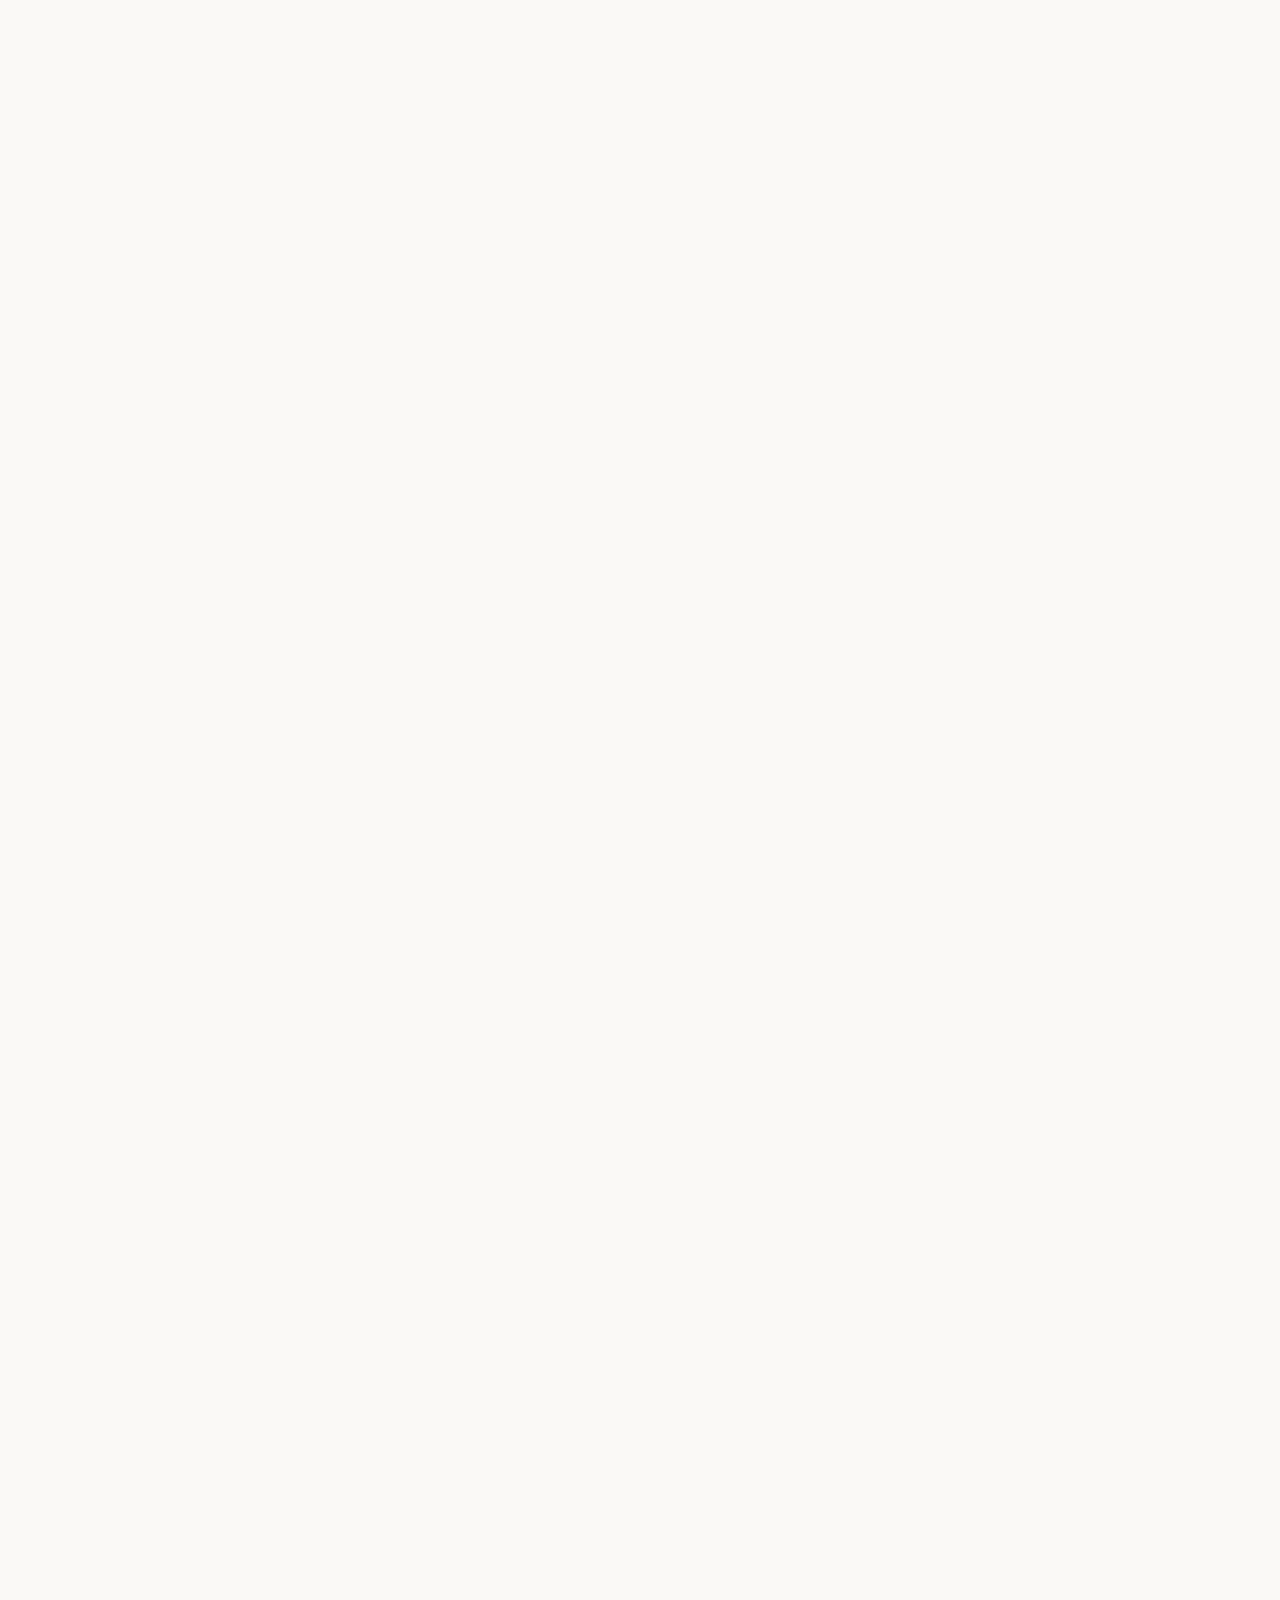
==== about.html @ 171bf6ff "Add Bright Path Coaching website files" ====
<!DOCTYPE html>
<html lang="en">
<head>
<script>document.documentElement.classList.add('js-ready');</script>
<meta charset="UTF-8">
<meta name="viewport" content="width=device-width, initial-scale=1.0">
<title>About Emma Rivera | Bright Path Coaching</title>
<meta name="description" content="Meet Emma Rivera, founder of Bright Path Coaching — ICF Certified Coach helping professionals navigate transitions with purpose.">
<link rel="icon" href="favicon.ico" sizes="any">
<link rel="icon" type="image/png" href="favicon-32.png" sizes="32x32">
<link rel="apple-touch-icon" href="favicon-180.png">
<link rel="preconnect" href="https://fonts.googleapis.com">
<link href="https://fonts.googleapis.com/css2?family=Poppins:wght@400;500;600;700&display=swap" rel="stylesheet">
<link rel="stylesheet" href="style.css">
</head>
<body>

<header class="site-header">
  <nav class="navbar">
    <a href="index.html" class="logo">Bright Path<span>.</span></a>
    <ul class="nav-links">
      <li><a href="index.html">Home</a></li>
      <li><a href="about.html" class="active">About</a></li>
      <li><a href="services.html">Services</a></li>
      <li><a href="blot.html">Blog</a></li>
      <li><a href="contact.html">Contact</a></li>
    </ul>
    <button class="nav-toggle" aria-label="Toggle navigation" aria-expanded="false">
      <span></span><span></span><span></span>
    </button>
  </nav>
</header>

<main>

  <section class="page-header">
    <div class="container">
      <h1>About Bright Path</h1>
      <p>The story, mission, and values behind the coaching practice.</p>
    </div>
  </section>

  <!-- Founder story -->
  <section id="story">
    <div class="container">
      <div class="about-story">
        <div class="photo-placeholder">
          <img src="founder-photo.jpg" alt="Emma Rivera, founder of Bright Path Coaching">
        </div>
        <div>
          <h2>Meet Emma Rivera</h2>
          <p>Emma founded Bright Path Coaching after her own career transition — leaving a decade in corporate finance to pursue work that felt aligned with who she actually was. That leap taught her firsthand how disorienting change can be, and how much a steady, knowledgeable guide can matter.</p>
          <p>Since then, she's worked with hundreds of professionals facing career pivots, leadership challenges, and the quiet question of "what's next?" Her approach blends practical strategy with genuine curiosity about each client's story, so the plans she helps build are ones people can actually sustain.</p>
          <p>Today, Emma leads Bright Path's individual coaching, group programs, and corporate workshops, all built around the same idea: transitions go better with someone in your corner.</p>
        </div>
      </div>
    </div>
  </section>

  <!-- Milestones -->
  <section id="milestones" style="background-color: rgba(13, 92, 99, 0.03);">
    <div class="container">
      <div class="section-heading">
        <h2>Key Milestones</h2>
        <p>A look at how Bright Path has grown since day one.</p>
      </div>
      <div class="timeline">
        <div class="timeline-item">
          <span class="timeline-dot"></span>
          <div class="timeline-year">2015</div>
          <h4>Started Coaching Practice</h4>
          <p>Emma began working with her first clients one-on-one, laying the foundation for Bright Path.</p>
        </div>
        <div class="timeline-item">
          <span class="timeline-dot"></span>
          <div class="timeline-year">2018</div>
          <h4>ICF Certification</h4>
          <p>Earned the International Coaching Federation credential, formalizing years of hands-on practice.</p>
        </div>
        <div class="timeline-item">
          <span class="timeline-dot"></span>
          <div class="timeline-year">2020</div>
          <h4>Launched Group Programs</h4>
          <p>Introduced community-based coaching so clients could grow alongside peers facing similar transitions.</p>
        </div>
        <div class="timeline-item">
          <span class="timeline-dot"></span>
          <div class="timeline-year">2023</div>
          <h4>Corporate Training Expansion</h4>
          <p>Began partnering with organizations on team alignment and leadership development workshops.</p>
        </div>
      </div>
    </div>
  </section>

  <!-- Mission -->
  <section class="mission-band">
    <div class="container">
      <blockquote>"Helping professionals navigate transitions with purpose."</blockquote>
    </div>
  </section>

  <!-- Values -->
  <section id="values">
    <div class="container">
      <div class="section-heading">
        <h2>What Guides This Work</h2>
        <p>Three values shape every session, program, and workshop at Bright Path.</p>
      </div>
      <div class="values-grid">
        <div class="card">
          <div class="card-icon">◆</div>
          <h3>Authenticity</h3>
          <p>Real conversations, honest feedback, and plans built around who you actually are.</p>
        </div>
        <div class="card">
          <div class="card-icon">↗</div>
          <h3>Growth</h3>
          <p>Change is uncomfortable by nature. We treat that discomfort as a sign of progress, no
---- style.css ----
/* ==========================================================================
   Bright Path Coaching — Shared Stylesheet
   ========================================================================== */

:root {
  --teal: #0D5C63;
  --teal-dark: #094448;
  --coral: #FF6B6B;
  --coral-dark: #ef5555;
  --bg: #FAF9F6;
  --charcoal: #2D3436;
  --white: #ffffff;
  --shadow: 0 4px 20px rgba(13, 92, 99, 0.1);
  --shadow-hover: 0 10px 30px rgba(13, 92, 99, 0.18);
  --radius: 14px;
  --max-width: 1140px;
  --footer-bg: #062E32;
}

* {
  box-sizing: border-box;
}

html {
  scroll-behavior: smooth;
}

body {
  margin: 0;
  font-family: 'Poppins', 'Segoe UI', -apple-system, BlinkMacSystemFont, sans-serif;
  background-color: var(--bg);
  color: var(--charcoal);
  line-height: 1.65;
  -webkit-font-smoothing: antialiased;
  transition: opacity 0.32s ease;
}

/* ---------- Page Transitions ---------- */

html.js-ready body {
  opacity: 0;
}

html.js-ready body.page-loaded {
  opacity: 1;
}

body.page-exit {
  opacity: 0;
}

img {
  max-width: 100%;
  display: block;
}

a {
  text-decoration: none;
  color: inherit;
}

.container {
  max-width: var(--max-width);
  margin: 0 auto;
  padding: 0 24px;
}

h1, h2, h3, h4 {
  font-weight: 700;
  line-height: 1.25;
  margin: 0 0 0.6em;
  color: var(--teal-dark);
}

p {
  margin: 0 0 1em;
}

section {
  padding: 80px 0;
}

/* ---------- Buttons ---------- */

.btn {
  display: inline-block;
  padding: 14px 32px;
  border-radius: 50px;
  font-weight: 600;
  font-size: 1rem;
  border: none;
  cursor: pointer;
  transition: transform 0.2s ease, box-shadow 0.2s ease, background-color 0.2s ease;
}

.btn-primary {
  background-color: var(--coral);
  color: var(--white);
  box-shadow: 0 6px 18px rgba(255, 107, 107, 0.35);
}

.btn-primary:hover {
  background-color: var(--coral-dark);
  transform: translateY(-3px) scale(1.03);
  box-shadow: 0 10px 24px rgba(255, 107, 107, 0.45);
}

.btn-outline {
  background-color: transparent;
  color: var(--teal);
  border: 2px solid var(--teal);
}

.btn-outline:hover {
  background-color: var(--teal);
  color: var(--white);
  transform: translateY(-3px);
}

.btn-block {
  width: 100%;
  text-align: center;
}

/* ---------- Navigation ---------- */

.site-header {
  position: sticky;
  top: 0;
  z-index: 100;
  background-color: rgba(250, 249, 246, 0.92);
  backdrop-filter: blur(8px);
  border-bottom: 1px solid rgba(13, 92, 99, 0.08);
}

.navbar {
  display: flex;
  align-items: center;
  justify-content: space-between;
  padding: 18px 24px;
  max-width: var(--max-width);
  margin: 0 auto;
}

.logo {
  font-size: 1.4rem;
  font-weight: 700;
  color: var(--teal);
  letter-spacing: 0.3px;
}

.logo span {
  color: var(--coral);
}

.nav-links {
  display: flex;
  gap: 8px;
  list-style: none;
  margin: 0;
  padding: 0;
}

.nav-links a {
  padding: 8px 16px;
  border-radius: 50px;
  font-weight: 500;
  color: var(--charcoal);
  transition: background-color 0.2s ease, color 0.2s ease;
}

.nav-links a:hover {
  background-color: rgba(13, 92, 99, 0.08);
  color: var(--teal);
}

.nav-links a.active {
  background-color: var(--teal);
  color: var(--white);
}

.nav-toggle {
  display: none;
  flex-direction: column;
  gap: 5px;
  background: none;
  border: none;
  cursor: pointer;
  padding: 6px;
}

.nav-toggle span {
  width: 26px;
  height: 3px;
  background-color: var(--teal);
  border-radius: 2px;
  transition: transform 0.25s ease, opacity 0.25s ease;
}

/* ---------- Hero ---------- */

.hero {
  position: relative;
  min-height: 100vh;
  display: flex;
  align-items: center;
  overflow: hidden;
  text-align: center;
  background: linear-gradient(180deg, rgba(13, 92, 99, 0.06) 0%, rgba(250, 249, 246, 0) 100%);
}

.hero::before {
  content: "";
  position: absolute;
  inset: 0;
  background:
    radial-gradient(circle at 15% 20%, rgba(255, 107, 107, 0.14) 0%, rgba(255, 107, 107, 0) 45%),
    linear-gradient(135deg, rgba(13, 92, 99, 0.16) 0%, rgba(13, 92, 99, 0.02) 55%, rgba(250, 249, 246, 0) 100%);
  pointer-events: none;
  z-index: 0;
}

.hero .container {
  position: relative;
  z-index: 1;
  width: 100%;
}

.hero-tag {
  display: inline-block;
  background-color: rgba(255, 107, 107, 0.12);
  color: var(--coral-dark);
  padding: 6px 18px;
  border-radius: 50px;
  font-weight: 600;
  font-size: 0.85rem;
  letter-spacing: 0.5px;
  margin-bottom: 18px;
  text-transform: uppercase;
}

.hero h1 {
  font-size: 3rem;
  max-width: 780px;
  margin: 0 auto 20px;
  color: var(--teal-dark);
}

.hero p.lead {
  font-size: 1.2rem;
  max-width: 600px;
  margin: 0 auto 34px;
  color: #555;
}

.hero-actions {
  display: flex;
  gap: 16px;
  justify-content: center;
  flex-wrap: wrap;
}

/* ---------- Page Header (inner pages) ---------- */

.page-header {
  padding: 80px 0 60px;
  text-align: center;
  background: linear-gradient(180deg, rgba(13, 92, 99, 0.06) 0%, rgba(250, 249, 246, 0) 100%);
}

.page-header h1 {
  font-size: 2.6rem;
  margin-bottom: 12px;
}

.page-header p {
  font-size: 1.1rem;
  color: #555;
  max-width: 620px;
  margin: 0 auto;
}

/* ---------- Feature / Value Cards ---------- */

.section-heading {
  text-align: center;
  max-width: 640px;
  margin: 0 auto 50px;
}

.section-heading h2 {
  font-size: 2.1rem;
}

.section-heading p {
  color: #555;
  font-size: 1.05rem;
}

.card-grid {
  display: grid;
  grid-template-columns: repeat(3, 1fr);
  gap: 48px;
}

.card {
  background-color: var(--white);
  border-radius: var(--radius);
  padding: 40px 30px;
  text-align: center;
  box-shadow: var(--shadow);
  transition: transform 0.25s ease, box-shadow 0.25s ease;
}

.card:hover {
  transform: translateY(-8px);
  box-shadow: var(--shadow-hover);
}

.card-icon {
  width: 64px;
  height: 64px;
  margin: 0 auto 20px;
  border-radius: 50%;
  background-color: rgba(13, 92, 99, 0.1);
  display: flex;
  align-items: center;
  justify-content: center;
  font-size: 1.8rem;
  color: var(--teal);
}

.card h3 {
  font-size: 1.3rem;
}

.card p {
  color: #666;
  margin-bottom: 0;
}

/* ---------- Scroll Reveal ---------- */

.reveal {
  opacity: 0;
  transform: translateY(32px);
  transition: opacity 0.8s ease, transform 0.8s ease;
}

.reveal.in-view {
  opacity: 1;
  transform: translateY(0);
}

/* ---------- Testimonials ---------- */

.testimonials {
  background-color: rgba(13, 92, 99, 0.04);
}

.testimonial-grid {
  display: grid;
  grid-template-columns: repeat(3, 1fr);
  gap: 30px;
}

.testimonial-card {
  background-color: var(--white);
  border-radius: var(--radius);
  padding: 32px 28px;
  box-shadow: var(--shadow);
  transition: transform 0.25s ease, box-shadow 0.25s ease;
}

.testimonial-card:hover {
  transform: translateY(-6px);
  box-shadow: var(--shadow-hover);
}

.testimonial-stars {
  color: var(--coral);
  margin-bottom: 14px;
  font-size: 1rem;
  letter-spacing: 2px;
}

.testimonial-quote {
  font-style: italic;
  color: #444;
  margin-bottom: 20px;
}

.testimonial-author {
  display: flex;
  align-items: center;
  gap: 12px;
}

.testimonial-avatar {
  width: 42px;
  height: 42px;
  border-radius: 50%;
  background-color: var(--teal);
  color: var(--white);
  display: flex;
  align-items: center;
  justify-content: center;
  font-weight: 700;
  font-size: 0.9rem;
  flex-shrink: 0;
}

.testimonial-author-name {
  font-weight: 600;
  color: var(--teal-dark);
}

.testimonial-author-role {
  font-size: 0.85rem;
  color: #888;
}

/* ---------- CTA Band ---------- */

.cta-band {
  background: linear-gradient(135deg, var(--teal) 0%, var(--teal-dark) 100%);
  color: var(--white);
  text-align: center;
  border-radius: var(--radius);
  padding: 60px 40px;
  margin: 0 24px;
}

.cta-band h2 {
  color: var(--white);
  font-size: 2rem;
}

.cta-band p {
  color: rgba(255, 255, 255, 0.85);
  max-width: 520px;
  margin: 0 auto 28px;
  font-size: 1.05rem;
}

.cta-wrap {
  max-width: var(--max-width);
  margin: 0 auto;
}

/* ---------- About Page ---------- */

.about-story {
  display: grid;
  grid-template-columns: 250px 1fr;
  gap: 50px;
  align-items: center;
}

.photo-placeholder {
  width: 250px;
  height: 250px;
  border-radius: 50%;
  background: linear-gradient(135deg, var(--teal) 0%, var(--coral) 100%);
  color: var(--white);
  font-size: 4rem;
  font-weight: 700;
  display: flex;
  align-items: center;
  justify-content: center;
  margin: 0 auto;
  box-shadow: var(--shadow-hover);
  flex-shrink: 0;
  overflow: hidden;
}

.photo-placeholder img {
  width: 100%;
  height: 100%;
  object-fit: cover;
  object-position: center;
}

/* ---------- Timeline ---------- */

.timeline {
  position: relative;
  max-width: 760px;
  margin: 0 auto;
  padding-left: 44px;
}

.timeline::before {
  content: "";
  position: absolute;
  left: 9px;
  top: 4px;
  bottom: 4px;
  width: 2px;
  background: rgba(13, 92, 99, 0.15);
}

.timeline-item {
  position: relative;
  padding-bottom: 42px;
}

.timeline-item:last-child {
  padding-bottom: 0;
}

.timeline-dot {
  position: absolute;
  left: -44px;
  top: 3px;
  width: 20px;
  height: 20px;
  border-radius: 50%;
  background: var(--coral);
  border: 3px solid var(--bg);
  box-shadow: 0 0 0 2px rgba(13, 92, 99, 0.18);
}

.timeline-year {
  font-weight: 700;
  color: var(--coral-dark);
  font-size: 0.85rem;
  text-transform: uppercase;
  letter-spacing: 0.6px;
  margin-bottom: 4px;
}

.timeline-item h4 {
  font-size: 1.15rem;
  margin-bottom: 6px;
  color: var(--teal-dark);
}

.timeline-item p {
  color: #666;
  margin-bottom: 0;
}

.mission-band {
  background-color: rgba(13, 92, 99, 0.06);
  text-align: center;
}

.mission-band blockquote {
  font-size: 1.7rem;
  font-weight: 600;
  color: var(--teal-dark);
  max-width: 720px;
  margin: 0 auto;
  font-style: normal;
}

.values-grid {
  display: grid;
  grid-template-columns: repeat(3, 1fr);
  gap: 30px;
}

.cert-list {
  display: flex;
  gap: 20px;
  justify-content: center;
  flex-wrap: wrap;
  margin-top: 20px;
}

.cert-badge {
  background-color: var(--white);
  border: 1px solid rgba(13, 92, 99, 0.15);
  border-radius: 50px;
  padding: 12px 24px;
  font-weight: 600;
  color: var(--teal);
  box-shadow: var(--shadow);
}

/* ---------- Services / Pricing ---------- */

.pricing-grid {
  display: grid;
  grid-template-columns: repeat(3, 1fr);
  gap: 30px;
  align-items: stretch;
}

.pricing-card {
  position: relative;
  background-color: var(--white);
  border-radius: var(--radius);
  padding: 40px 32px;
  box-shadow: var(--shadow);
  display: flex;
  flex-direction: column;
  transition: transform 0.25s ease, box-shadow 0.25s ease;
  border-top: 4px solid var(--teal);
}

.pricing-card:hover {
  transform: translateY(-8px);
  box-shadow: var(--shadow-hover);
}

.pricing-card.featured {
  border: 2px solid var(--coral);
  border-top: 4px solid var(--coral);
  transform: scale(1.05);
  box-shadow: var(--shadow-hover);
  z-index: 2;
}

.pricing-card.featured:hover {
  transform: scale(1.05) translateY(-8px);
}

.pricing-badge {
  position: absolute;
  top: -14px;
  left: 50%;
  transform: translateX(-50%);
  background-color: var(--coral);
  color: var(--white);
  font-size: 0.75rem;
  font-weight: 700;
  text-transform: uppercase;
  letter-spacing: 0.5px;
  padding: 6px 18px;
  border-radius: 50px;
  margin-bottom: 14px;
  box-shadow: 0 4px 12px rgba(255, 107, 107, 0.4);
  white-space: nowrap;
}

.pricing-card h3 {
  font-size: 1.5rem;
  margin-bottom: 4px;
}

.price {
  font-size: 2.2rem;
  font-weight: 700;
  color: var(--coral);
  margin-bottom: 6px;
}

.price span {
  font-size: 1rem;
  font-weight: 500;
  color: #888;
}

.pricing-desc {
  color: #666;
  margin-bottom: 20px;
}

.feature-list {
  list-style: none;
  padding: 0;
  margin: 0 0 30px;
  flex-grow: 1;
}

.feature-list li {
  padding: 9px 0;
  border-bottom: 1px solid rgba(13, 92, 99, 0.08);
  color: #444;
  display: flex;
  align-items: flex-start;
  gap: 10px;
}

.feature-list li::before {
  content: "\2713";
  color: var(--teal);
  font-weight: 700;
  flex-shrink: 0;
}

/* ---------- Comparison Table ---------- */

.comparison-wrap {
  margin-top: 70px;
}

.comparison-table-scroll {
  overflow-x: auto;
  border-radius: var(--radius);
  box-shadow: var(--shadow);
}

.comparison-table {
  width: 100%;
  border-collapse: collapse;
  background-color: var(--white);
  min-width: 640px;
}

.comparison-table th,
.comparison-table td {
  padding: 16px 22px;
  text-align: left;
  border-bottom: 1px solid rgba(13, 92, 99, 0.08);
  font-size: 0.95rem;
}

.comparison-table thead th {
  background-color: var(--teal);
  color: var(--white);
  font-weight: 600;
  white-space: nowrap;
}

.comparison-table tbody tr:last-child td {
  border-bottom: none;
}

.comparison-table tbody tr:nth-child(even) {
  background-color: rgba(13, 92, 99, 0.03);
}

.comparison-table td:first-child,
.comparison-table th:first-child {
  font-weight: 600;
  color: var(--teal-dark);
}

.comparison-table td.yes {
  color: var(--teal);
  font-weight: 700;
  text-align: center;
}

.comparison-table td.no {
  color: #ccc;
  text-align: center;
}

/* ---------- Blog ---------- */

.blog-layout {
  display: grid;
  grid-template-columns: 2fr 1fr;
  gap: 40px;
  align-items: start;
}

.blog-layout .blog-grid {
  grid-template-columns: 1fr;
}

.blog-grid {
  display: grid;
  grid-template-columns: repeat(3, 1fr);
  gap: 30px;
}

.blog-card {
  background-color: var(--white);
  border-radius: var(--radius);
  overflow: hidden;
  box-shadow: var(--shadow);
  transition: transform 0.25s ease, box-shadow 0.25s ease;
  display: flex;
  flex-direction: column;
}

.blog-card:hover {
  transform: translateY(-8px);
  box-shadow: var(--shadow-hover);
}

.blog-thumb {
  height: 200px;
  background: linear-gradient(135deg, var(--teal) 0%, var(--coral) 100%);
  display: flex;
  align-items: center;
  justify-content: center;
  color: rgba(255, 255, 255, 0.75);
  font-size: 0.8rem;
  font-weight: 700;
  text-transform: uppercase;
  letter-spacing: 1px;
}

.blog-body {
  padding: 26px 26px 30px;
}

.blog-tags {
  display: flex;
  flex-wrap: wrap;
  gap: 8px;
  margin-bottom: 12px;
}

.tag-pill {
  background-color: rgba(13, 92, 99, 0.08);
  color: var(--teal);
  font-size: 0.72rem;
  font-weight: 600;
  padding: 4px 12px;
  border-radius: 50px;
  text-transform: uppercase;
  letter-spacing: 0.4px;
}

.blog-date {
  font-size: 0.82rem;
  color: var(--coral-dark);
  font-weight: 600;
  text-transform: uppercase;
  letter-spacing: 0.4px;
  margin-bottom: 10px;
}

.blog-card h3 {
  font-size: 1.25rem;
  margin-bottom: 10px;
}

.blog-card p {
  color: #666;
  font-size: 0.95rem;
}

.read-more {
  color: var(--teal);
  font-weight: 600;
  display: inline-flex;
  align-items: center;
  gap: 6px;
  transition: gap 0.2s ease, color 0.2s ease;
}

.read-more:hover {
  gap: 10px;
  color: var(--coral);
}

/* ---------- Blog Sidebar ---------- */

.blog-sidebar {
  display: flex;
  flex-direction: column;
  gap: 30px;
}

.sidebar-widget {
  background-color: var(--white);
  border-radius: var(--radius);
  padding: 30px 26px;
  box-shadow: var(--shadow);
}

.sidebar-widget h4 {
  font-size: 1.1rem;
  margin-bottom: 18px;
}

.author-widget {
  text-align: center;
}

.author-avatar {
  width: 76px;
  height: 76px;
  border-radius: 50%;
  background: linear-gradient(135deg, var(--teal) 0%, var(--coral) 100%);
  color: var(--white);
  font-weight: 700;
  font-size: 1.5rem;
  display: flex;
  align-items: center;
  justify-content: center;
  margin: 0 auto 14px;
}

.author-widget p {
  color: #666;
  font-size: 0.92rem;
  margin-bottom: 0;
}

.author-name {
  font-weight: 600;
  color: var(--teal-dark);
  margin-bottom: 6px;
}

.category-list {
  list-style: none;
  padding: 0;
  margin: 0;
}

.category-list li {
  display: flex;
  justify-content: space-between;
  padding: 11px 0;
  border-bottom: 1px solid rgba(13, 92, 99, 0.08);
  color: #444;
}

.category-list li:last-child {
  border-bottom: none;
}

.category-list a {
  font-weight: 500;
  transition: color 0.2s ease;
}

.category-list a:hover {
  color: var(--teal);
}

.category-count {
  color: #999;
  font-size: 0.85rem;
}

/* ---------- Contact ---------- */

.contact-grid {
  display: grid;
  grid-template-columns: 1fr 1fr;
  gap: 50px;
}

.contact-form {
  background-color: var(--white);
  border-radius: var(--radius);
  padding: 40px;
  box-shadow: var(--shadow);
}

.form-group {
  margin-bottom: 22px;
}

.form-group label {
  display: block;
  font-weight: 600;
  margin-bottom: 8px;
  color: var(--teal-dark);
  font-size: 0.95rem;
}

.form-group input,
.form-group textarea {
  width: 100%;
  padding: 13px 16px;
  border-radius: 10px;
  border: 1px solid rgba(13, 92, 99, 0.2);
  background-color: var(--bg);
  font-family: inherit;
  font-size: 1rem;
  color: var(--charcoal);
  transition: border-color 0.2s ease, box-shadow 0.2s ease;
}

.form-group input:focus,
.form-group textarea:focus {
  outline: none;
  border-color: var(--teal);
  box-shadow: 0 0 0 3px rgba(13, 92, 99, 0.12);
}

.form-group input.invalid,
.form-group textarea.invalid {
  border-color: var(--coral-dark);
  box-shadow: 0 0 0 3px rgba(255, 107, 107, 0.12);
}

.form-group textarea {
  resize: vertical;
  min-height: 140px;
}

.form-error {
  display: block;
  color: var(--coral-dark);
  font-size: 0.85rem;
  font-weight: 500;
  margin-top: 7px;
  opacity: 0;
  max-height: 0;
  overflow: hidden;
  transition: opacity 0.2s ease;
}

.form-error.visible {
  opacity: 1;
  max-height: 40px;
}

.form-note {
  font-size: 0.85rem;
  color: #888;
  margin-top: -10px;
}

.form-success {
  display: none;
  background-color: rgba(13, 92, 99, 0.1);
  color: var(--teal-dark);
  padding: 16px 20px;
  border-radius: 10px;
  font-weight: 600;
  margin-bottom: 22px;
}

.form-success.visible {
  display: block;
}

.contact-info-card {
  margin-bottom: 26px;
}

.contact-info-card h3 {
  font-size: 1.1rem;
  margin-bottom: 6px;
}

.contact-info-card p {
  color: #555;
  margin-bottom: 0;
}

.social-links {
  display: flex;
  gap: 14px;
  margin-top: 10px;
}

.social-links a {
  width: 44px;
  height: 44px;
  border-radius: 50%;
  background-color: rgba(13, 92, 99, 0.08);
  color: var(--teal);
  display: flex;
  align-items: center;
  justify-content: center;
  font-weight: 700;
  transition: background-color 0.2s ease, color 0.2s ease, transform 0.2s ease;
}

.social-links a:hover {
  background-color: var(--teal);
  color: var(--white);
  transform: translateY(-4px);
}

.map-placeholder {
  border-radius: var(--radius);
  overflow: hidden;
  height: 220px;
  background-color: #d9d9d9;
  display: flex;
  align-items: center;
  justify-content: center;
  color: #888;
  font-weight: 700;
  font-size: 1.1rem;
  text-transform: uppercase;
  letter-spacing: 1px;
  margin-top: 10px;
}

/* ---------- Footer ---------- */

.site-footer {
  background-color: var(--footer-bg);
  color: rgba(255, 255, 255, 0.85);
  padding: 60px 0 26px;
}

.footer-grid {
  display: grid;
  grid-template-columns: 2fr 1fr 1fr;
  gap: 40px;
  margin-bottom: 40px;
}

.footer-brand .logo {
  color: var(--white);
}

.footer-brand .logo span {
  color: var(--coral);
}

.footer-brand p {
  color: rgba(255, 255, 255, 0.65);
  max-width: 320px;
  margin-top: 14px;
}

.footer-col h4 {
  color: var(--white);
  font-size: 1rem;
  margin-bottom: 16px;
}

.footer-col ul {
  list-style: none;
  padding: 0;
  margin: 0;
}

.footer-col li {
  margin-bottom: 10px;
}

.footer-col a {
  color: rgba(255, 255, 255, 0.7);
  transition: color 0.2s ease;
}

.footer-col a:hover {
  color: var(--coral);
}

.footer-social {
  display: flex;
  gap: 12px;
  margin-top: 4px;
}

.footer-social a {
  width: 40px;
  height: 40px;
  border-radius: 50%;
  background-color: rgba(255, 255, 255, 0.08);
  color: rgba(255, 255, 255, 0.85);
  display: flex;
  align-items: center;
  justify-content: center;
  transition: background-color 0.2s ease, color 0.2s ease, transform 0.2s ease;
}

.footer-social a:hover {
  background-color: var(--coral);
  color: var(--white);
  transform: translateY(-4px);
}

.footer-social svg {
  width: 18px;
  height: 18px;
}

.footer-bottom {
  border-top: 1px solid rgba(255, 255, 255, 0.12);
  padding-top: 22px;
  text-align: center;
  font-size: 0.85rem;
  color: rgba(255, 255, 255, 0.55);
}

/* ---------- Responsive ---------- */

@media (max-width: 900px) {
  .card-grid,
  .testimonial-grid,
  .values-grid,
  .pricing-grid,
  .blog-grid {
    grid-template-columns: 1fr 1fr;
  }

  .about-story {
    grid-template-columns: 1fr;
    text-align: center;
  }

  .contact-grid {
    grid-template-columns: 1fr;
  }

  .footer-grid {
    grid-template-columns: 1fr 1fr;
  }

  .blog-layout {
    grid-template-columns: 1fr;
  }

  .pricing-card.featured {
    transform: none;
  }

  .pricing-card.featured:hover {
    transform: translateY(-8px);
  }
}

@media (max-width: 700px) {
  .nav-toggle {
    display: flex;
  }

  .nav-links {
    position: absolute;
    top: 100%;
    left: 0;
    right: 0;
    background-color: var(--bg);
    flex-direction: column;
    padding: 14px 24px 22px;
    gap: 4px;
    box-shadow: var(--shadow);
    transform: translateY(-12px);
    opacity: 0;
    pointer-events: none;
    transition: transform 0.25s ease, opacity 0.25s ease;
  }

  .nav-links.open {
    transform: translateY(0);
    opacity: 1;
    pointer-events: auto;
  }

  .nav-links a {
    display: block;
    text-align: center;
  }

  .hero h1 {
    font-size: 2.2rem;
  }

  .hero p.lead {
    font-size: 1.05rem;
  }

  .page-header h1 {
    font-size: 2rem;
  }

  .card-grid,
  .testimonial-grid,
  .values-grid,
  .pricing-grid,
  .blog-grid {
    grid-template-columns: 1fr;
  }

  .cta-band {
    margin: 0 16px;
    padding: 44px 24px;
  }

  section {
    padding: 56px 0;
  }

  .footer-grid {
    grid-template-columns: 1fr;
    gap: 30px;
    text-align: center;
  }

  .footer-brand p {
    margin-left: auto;
    margin-right: auto;
  }

  .footer-social {
    justify-content: center;
  }
}

/* ---------- Site Loader (index.html only) ---------- */

.site-loader {
  position: fixed;
  inset: 0;
  z-index: 9999;
  display: flex;
  align-items: flex-end;
  justify-content: center;
  overflow: hidden;
  background-color: var(--charcoal);
  opacity: 1;
  transition: opacity 0.8s ease;
}

.site-loader-image {
  position: absolute;
  inset: 0;
  width: 100%;
  height: 100%;
  object-fit: cover;
  object-position: center;
  filter: brightness(0.75);
}

.site-loader::after {
  content: "";
  position: absolute;
  inset: 0;
  background: linear-gradient(180deg, rgba(6, 20, 22, 0.05) 0%, rgba(6, 20, 22, 0.8) 100%);
}

.site-loader-content {
  position: relative;
  z-index: 1;
  text-align: center;
  color: var(--white);
  padding-bottom: 70px;
  display: flex;
  flex-direction: column;
  align-items: center;
  gap: 10px;
}

.site-loader-logo {
  font-size: 1.8rem;
  font-weight: 700;
  letter-spacing: 0.5px;
}

.site-loader-logo span {
  color: var(--coral);
}

.site-loader-tagline {
  font-size: 1rem;
  color: rgba(255, 255, 255, 0.85);
  letter-spacing: 0.3px;
}

.site-loader-dots {
  display: flex;
  gap: 6px;
  margin-top: 8px;
}

.site-loader-dots span {
  width: 6px;
  height: 6px;
  border-radius: 50%;
  background-color: var(--coral);
  opacity: 0.35;
  animation: loaderPulse 1.2s ease-in-out infinite;
}

.site-loader-dots span:nth-child(2) {
  animation-delay: 0.2s;
}

.site-loader-dots span:nth-child(3) {
  animation-delay: 0.4s;
}

@keyframes loaderPulse {
  0%, 80%, 100% {
    opacity: 0.3;
    transform: scale(0.8);
  }
  40% {
    opacity: 1;
    transform: scale(1);
  }
}

.site-loader.loader-hidden {
  opacity: 0;
  pointer-events: none;
}

@media (max-width: 700px) {
  .site-loader-logo {
    font-size: 1.5rem;
  }

  .site-loader-tagline {
    font-size: 0.9rem;
    padding: 0 30px;
    text-align: center;
  }
}
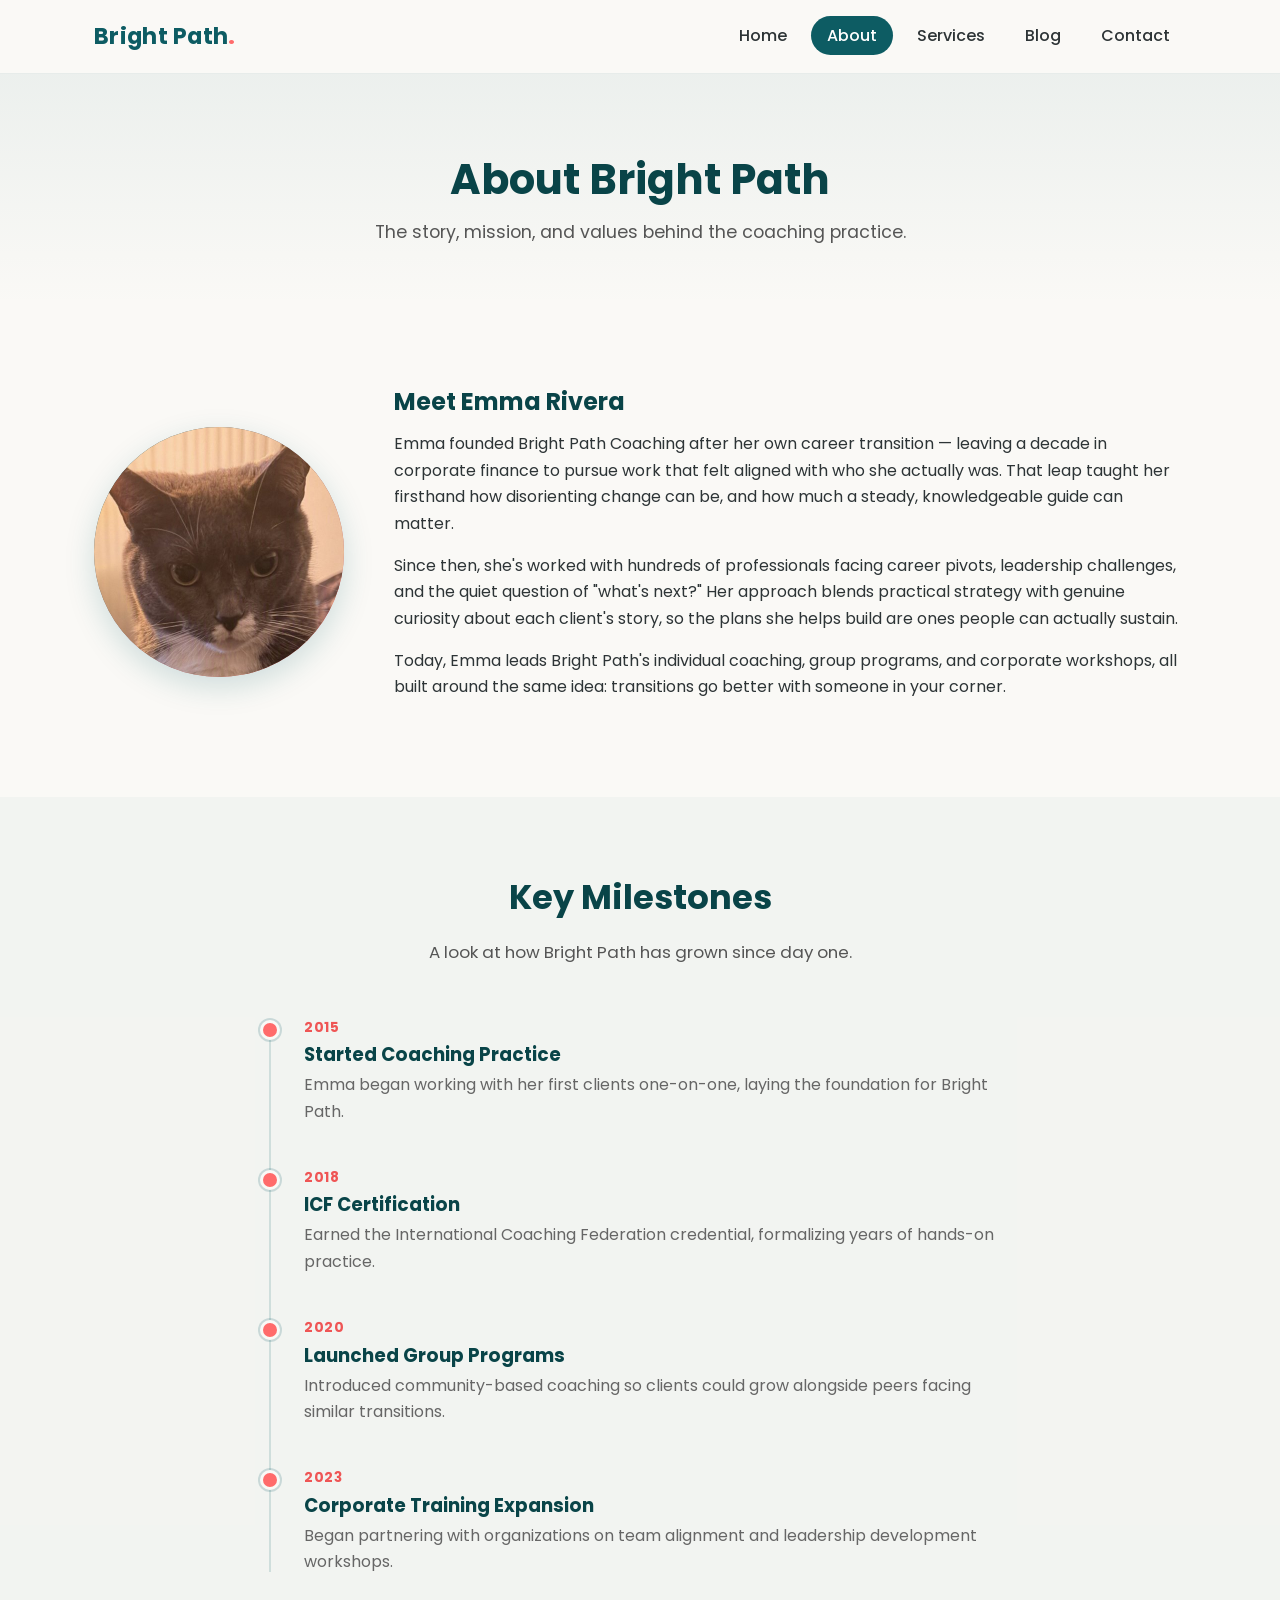
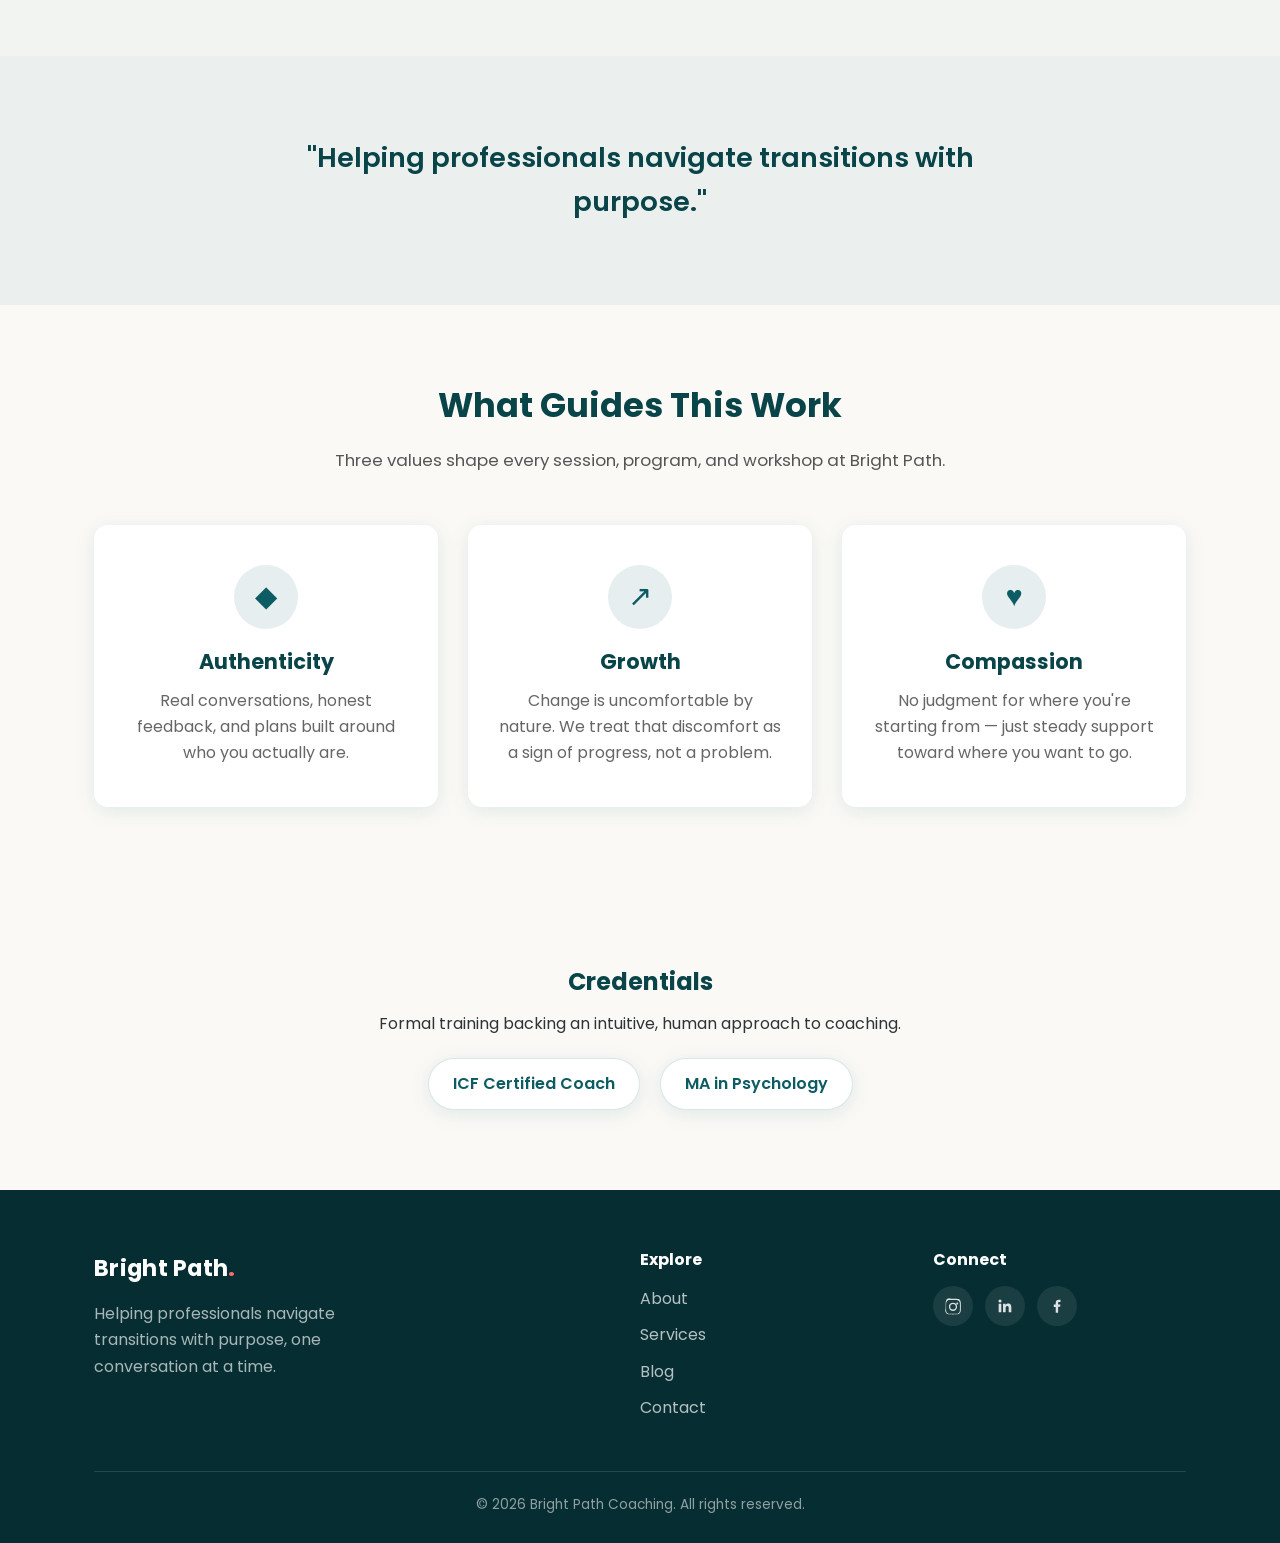
==== commit 3d8b0bdb: "Update site files" ====
--- a/about.html
+++ b/about.html
@@ -116,4 +116,68 @@
         <div class="card">
           <div class="card-icon">↗</div>
           <h3>Growth</h3>
-          <p>Change is uncomfortable by nature. We treat that discomfort as a sign of progress, no+          <p>Change is uncomfortable by nature. We treat that discomfort as a sign of progress, not a problem.</p>
+        </div>
+        <div class="card">
+          <div class="card-icon">♥</div>
+          <h3>Compassion</h3>
+          <p>No judgment for where you're starting from — just steady support toward where you want to go.</p>
+        </div>
+      </div>
+    </div>
+  </section>
+
+  <!-- Certifications -->
+  <section id="certifications">
+    <div class="container" style="text-align:center;">
+      <h2>Credentials</h2>
+      <p>Formal training backing an intuitive, human approach to coaching.</p>
+      <div class="cert-list">
+        <span class="cert-badge">ICF Certified Coach</span>
+        <span class="cert-badge">MA in Psychology</span>
+      </div>
+    </div>
+  </section>
+
+</main>
+
+<footer class="site-footer">
+  <div class="container">
+    <div class="footer-grid">
+      <div class="footer-brand">
+        <a href="index.html" class="logo">Bright Path<span>.</span></a>
+        <p>Helping professionals navigate transitions with purpose, one conversation at a time.</p>
+      </div>
+      <div class="footer-col">
+        <h4>Explore</h4>
+        <ul>
+          <li><a href="about.html">About</a></li>
+          <li><a href="services.html">Services</a></li>
+          <li><a href="blot.html">Blog</a></li>
+          <li><a href="contact.html">Contact</a></li>
+        </ul>
+      </div>
+      <div class="footer-col">
+        <h4>Connect</h4>
+        <div class="footer-social">
+          <a href="https://instagram.com" target="_blank" rel="noopener" aria-label="Instagram">
+            <svg viewBox="0 0 24 24" fill="currentColor" aria-hidden="true"><path d="M12 2.2c3.2 0 3.6 0 4.9.1 1.2.1 2 .3 2.5.5.6.2 1 .5 1.5 1 .4.4.7.9 1 1.5.2.5.4 1.3.5 2.5.1 1.3.1 1.7.1 4.9s0 3.6-.1 4.9c-.1 1.2-.3 2-.5 2.5-.2.6-.5 1-1 1.5-.4.4-.9.7-1.5 1-.5.2-1.3.4-2.5.5-1.3.1-1.7.1-4.9.1s-3.6 0-4.9-.1c-1.2-.1-2-.3-2.5-.5-.6-.2-1-.5-1.5-1-.4-.4-.7-.9-1-1.5-.2-.5-.4-1.3-.5-2.5C2.2 15.6 2.2 15.2 2.2 12s0-3.6.1-4.9c.1-1.2.3-2 .5-2.5.2-.6.5-1 1-1.5.4-.4.9-.7 1.5-1 .5-.2 1.3-.4 2.5-.5C8.4 2.2 8.8 2.2 12 2.2zm0 1.8c-3.1 0-3.5 0-4.7.1-1 .1-1.6.2-2 .4-.5.2-.8.4-1.2.8-.4.4-.6.7-.8 1.2-.1.4-.3 1-.4 2-.1 1.2-.1 1.6-.1 4.7s0 3.5.1 4.7c.1 1 .2 1.6.4 2 .2.5.4.8.8 1.2.4.4.7.6 1.2.8.4.1 1 .3 2 .4 1.2.1 1.6.1 4.7.1s3.5 0 4.7-.1c1-.1 1.6-.2 2-.4.5-.2.8-.4 1.2-.8.4-.4.6-.7.8-1.2.1-.4.3-1 .4-2 .1-1.2.1-1.6.1-4.7s0-3.5-.1-4.7c-.1-1-.2-1.6-.4-2-.2-.5-.4-.8-.8-1.2-.4-.4-.7-.6-1.2-.8-.4-.1-1-.3-2-.4-1.2-.1-1.6-.1-4.7-.1zm0 3.5a5.5 5.5 0 110 11 5.5 5.5 0 010-11zm0 1.8a3.7 3.7 0 100 7.4 3.7 3.7 0 000-7.4zm5.7-2a1.3 1.3 0 110 2.6 1.3 1.3 0 010-2.6z"/></svg>
+          </a>
+          <a href="https://linkedin.com" target="_blank" rel="noopener" aria-label="LinkedIn">
+            <svg viewBox="0 0 24 24" fill="currentColor" aria-hidden="true"><path d="M20.45 20.45h-3.55v-5.57c0-1.33-.03-3.04-1.85-3.04-1.86 0-2.15 1.45-2.15 2.94v5.67H9.35V9h3.41v1.56h.05c.48-.9 1.64-1.85 3.37-1.85 3.6 0 4.27 2.37 4.27 5.46v6.28zM5.34 7.43a2.06 2.06 0 110-4.12 2.06 2.06 0 010 4.12zM7.12 20.45H3.56V9h3.56v11.45z"/></svg>
+          </a>
+          <a href="https://facebook.com" target="_blank" rel="noopener" aria-label="Facebook">
+            <svg viewBox="0 0 24 24" fill="currentColor" aria-hidden="true"><path d="M13.5 21v-7.9h2.66l.4-3.1h-3.06V8.1c0-.9.25-1.51 1.54-1.51h1.64V3.8c-.28-.04-1.26-.12-2.4-.12-2.37 0-4 1.45-4 4.1v2.3H7.7v3.1h2.58V21h3.22z"/></svg>
+          </a>
+        </div>
+      </div>
+    </div>
+    <div class="footer-bottom">
+      &copy; 2026 Bright Path Coaching. All rights reserved.
+    </div>
+  </div>
+</footer>
+
+<script src="script.js"></script>
+</body>
+</html>
